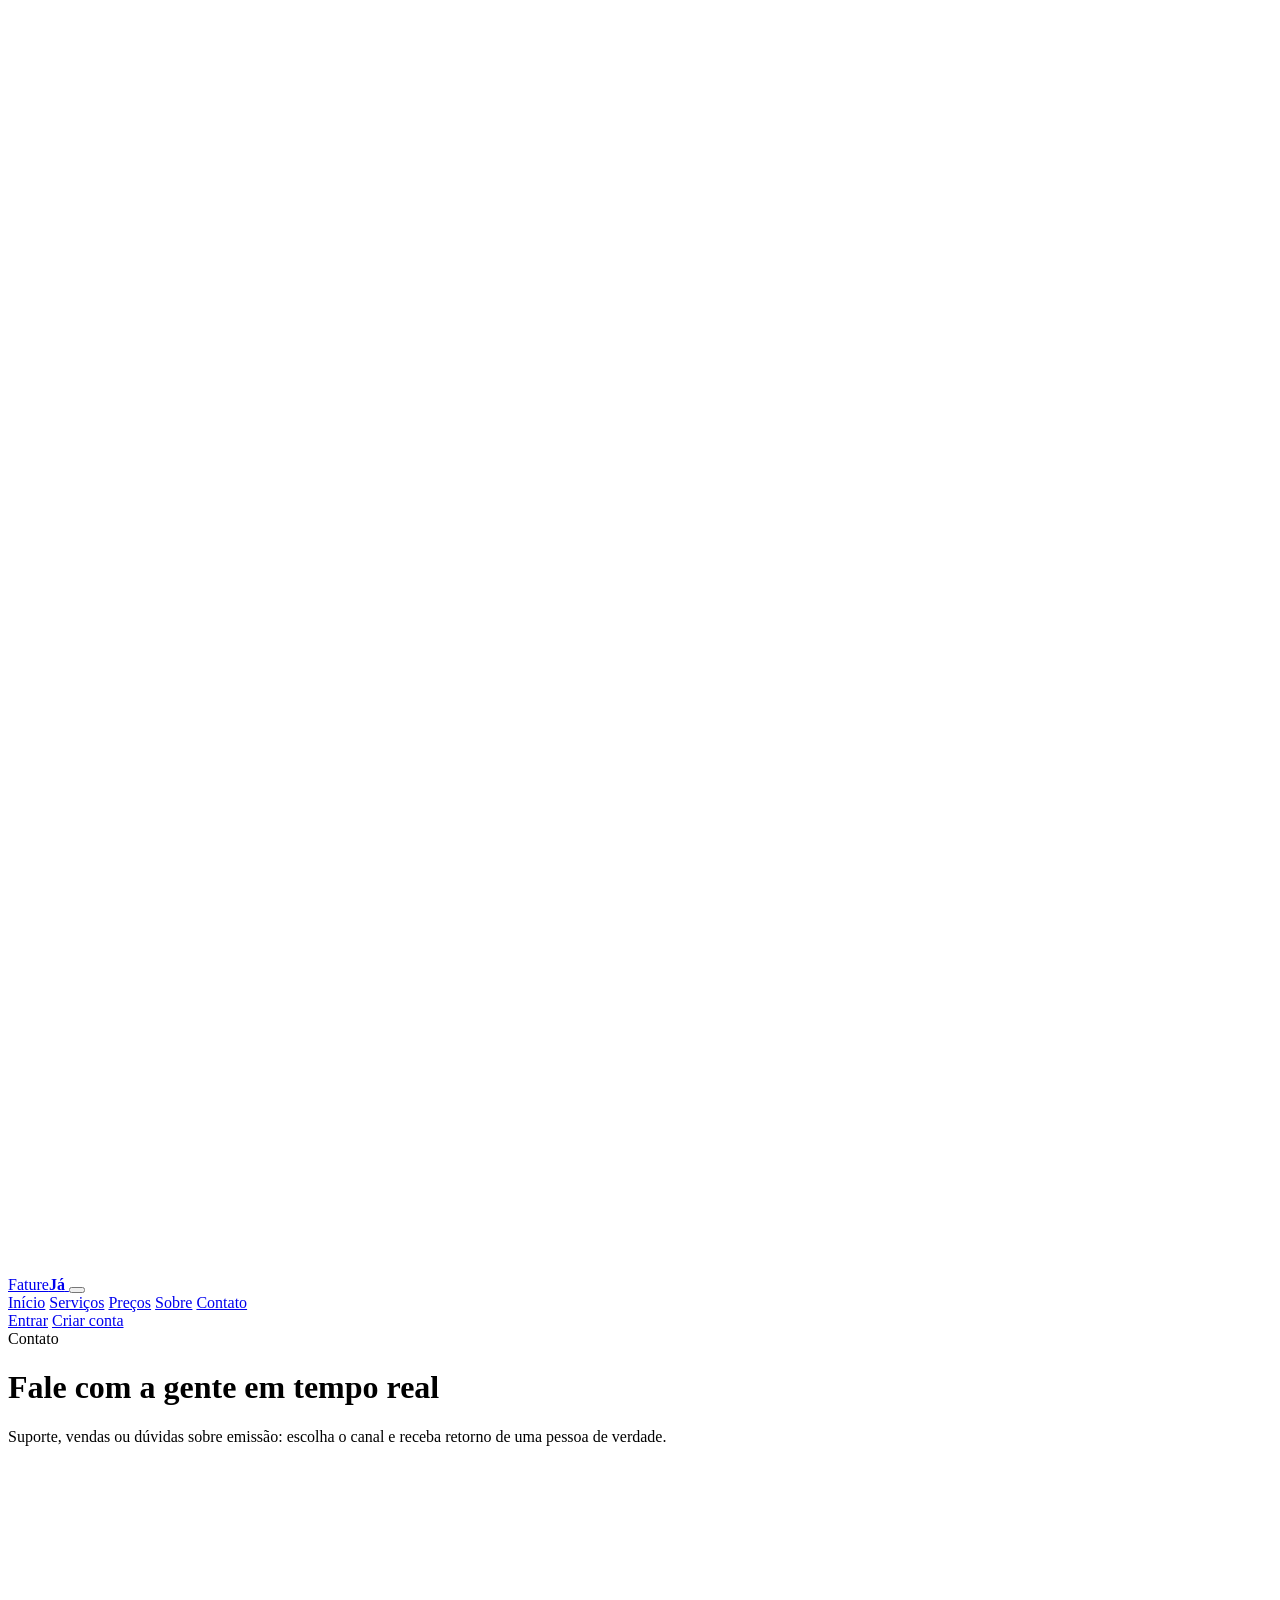
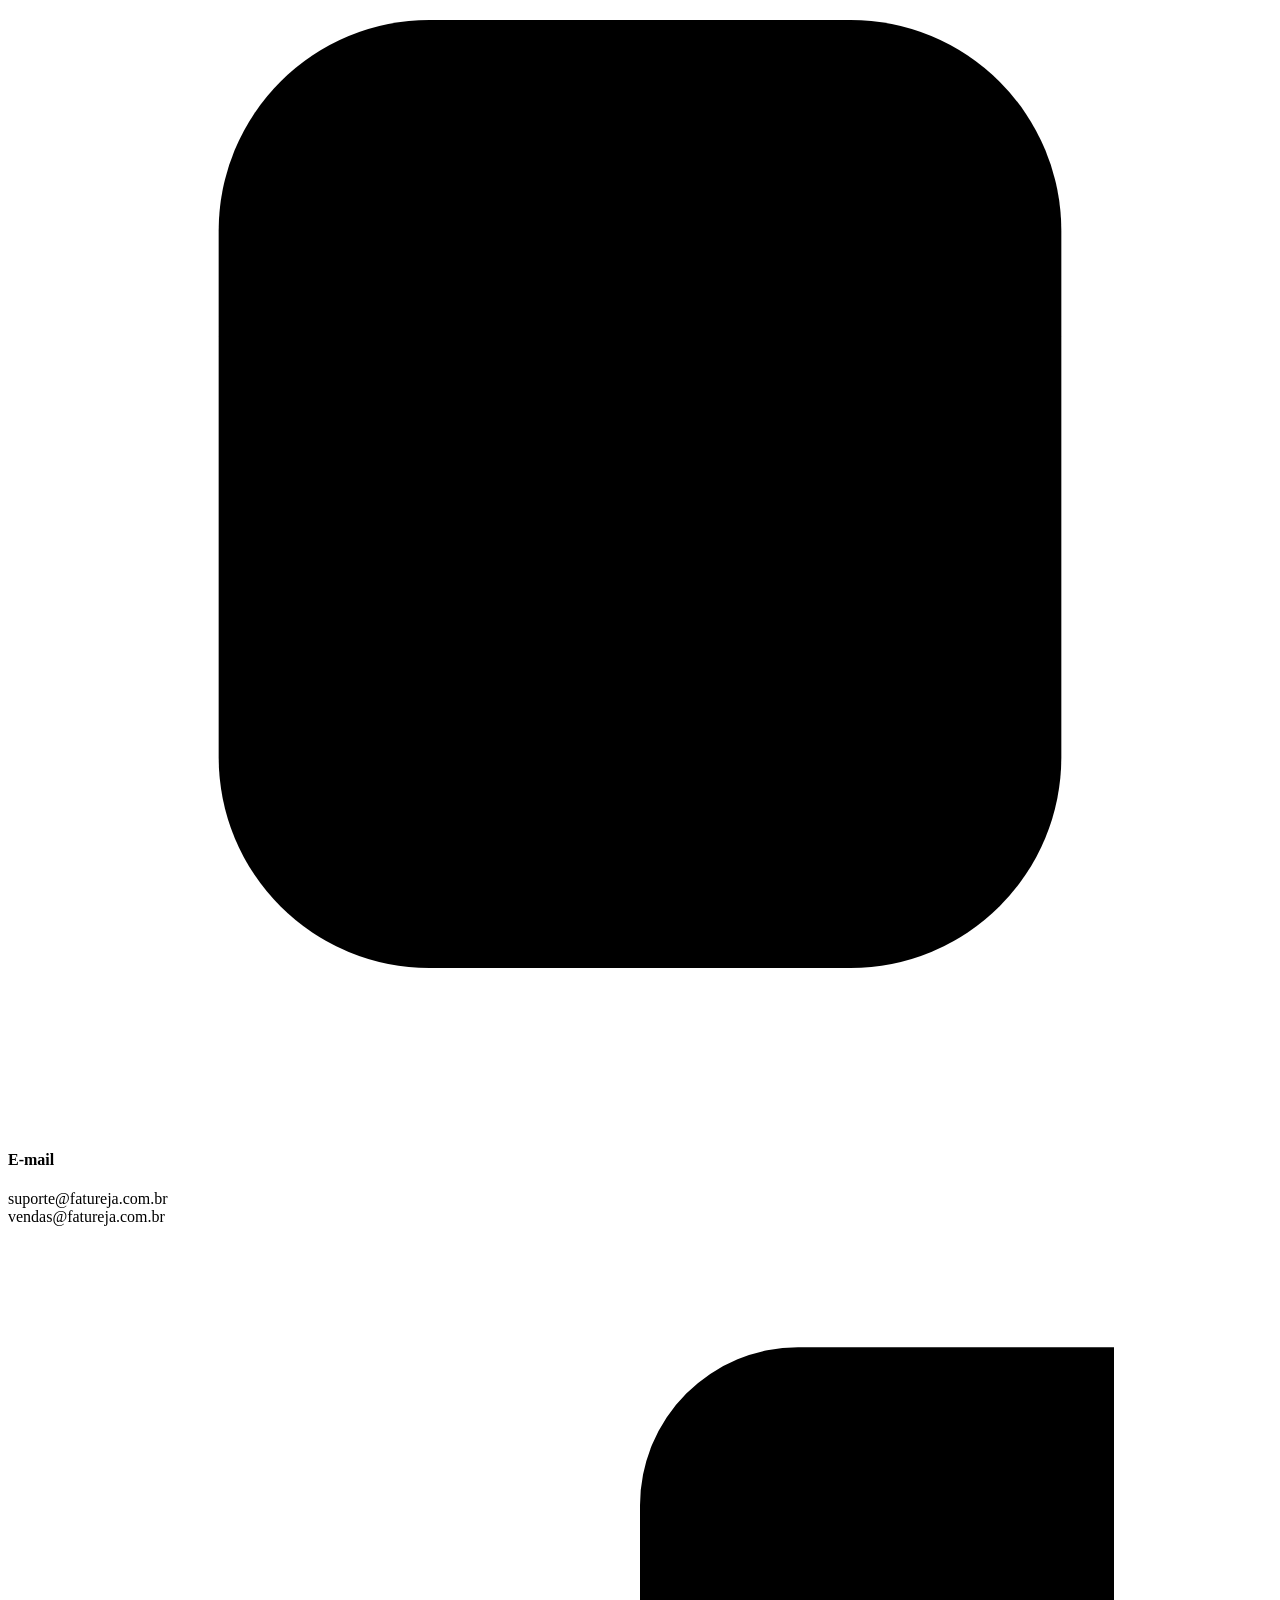
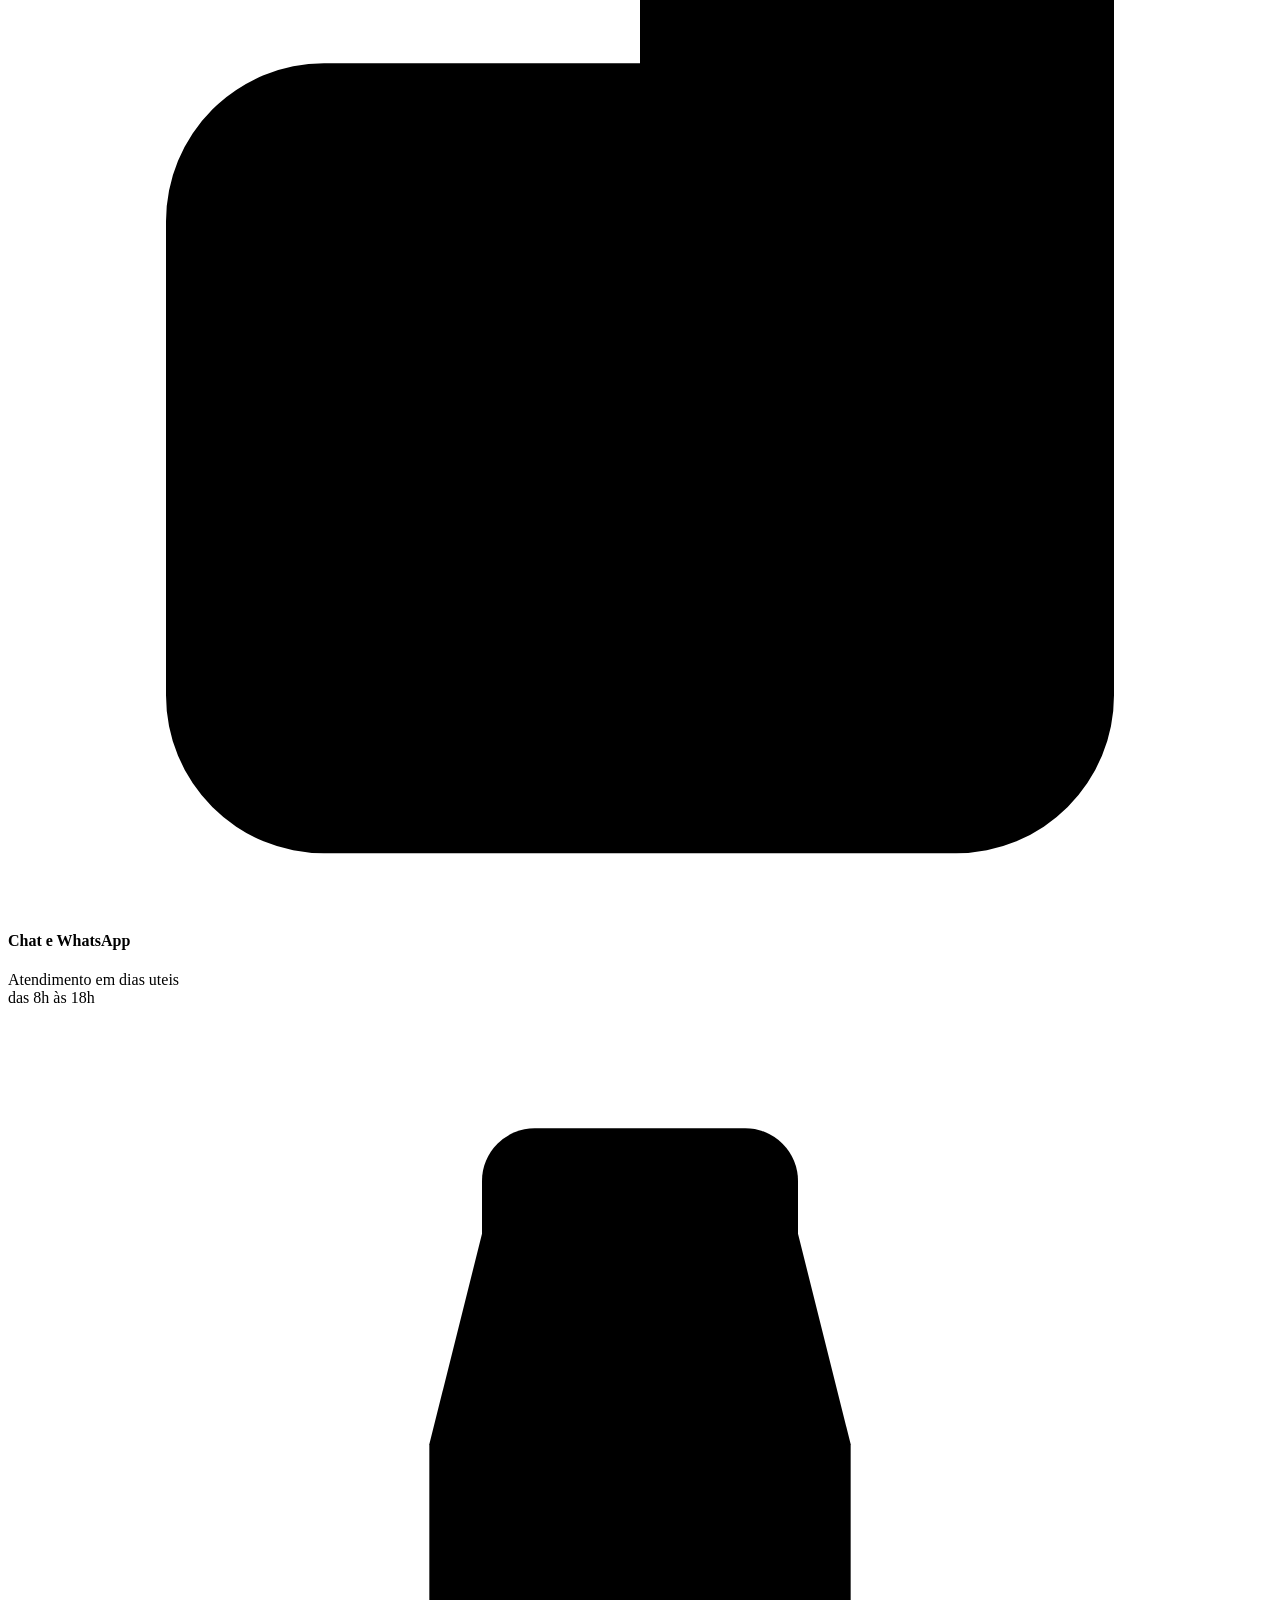
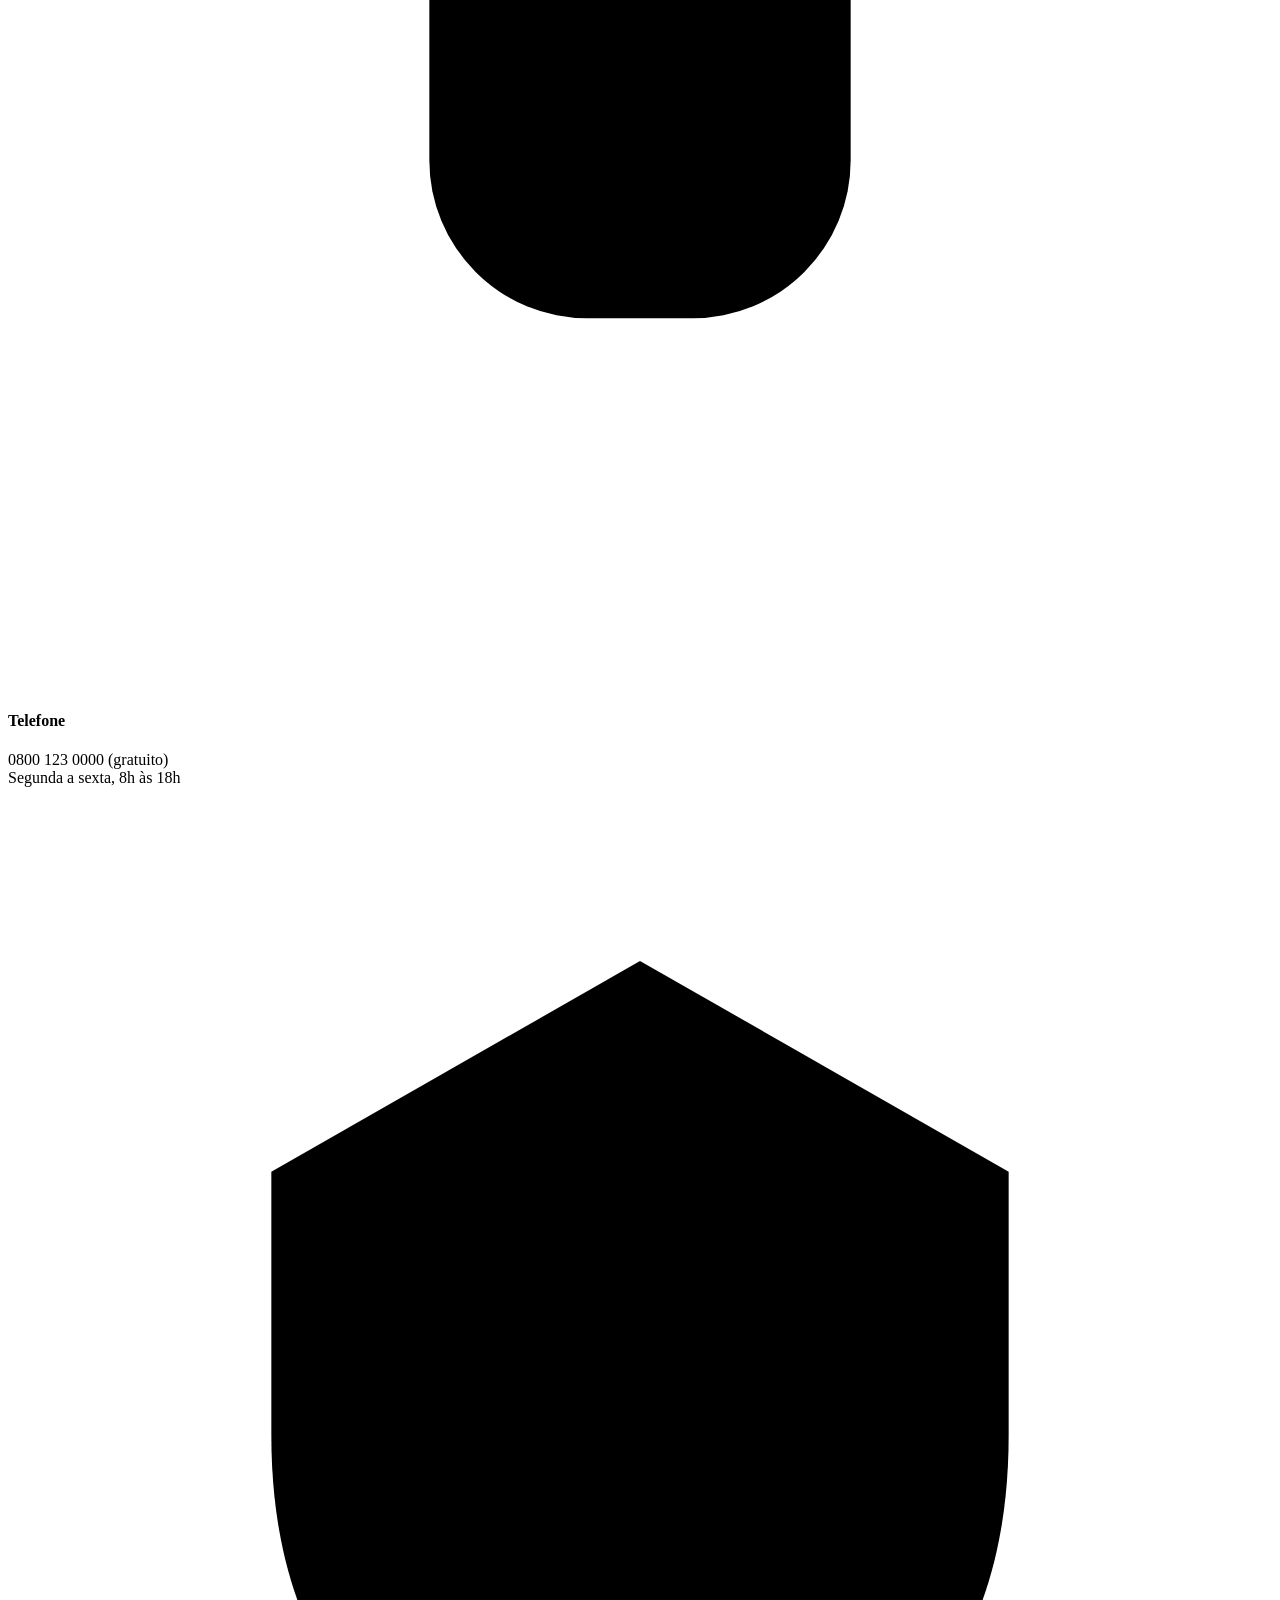
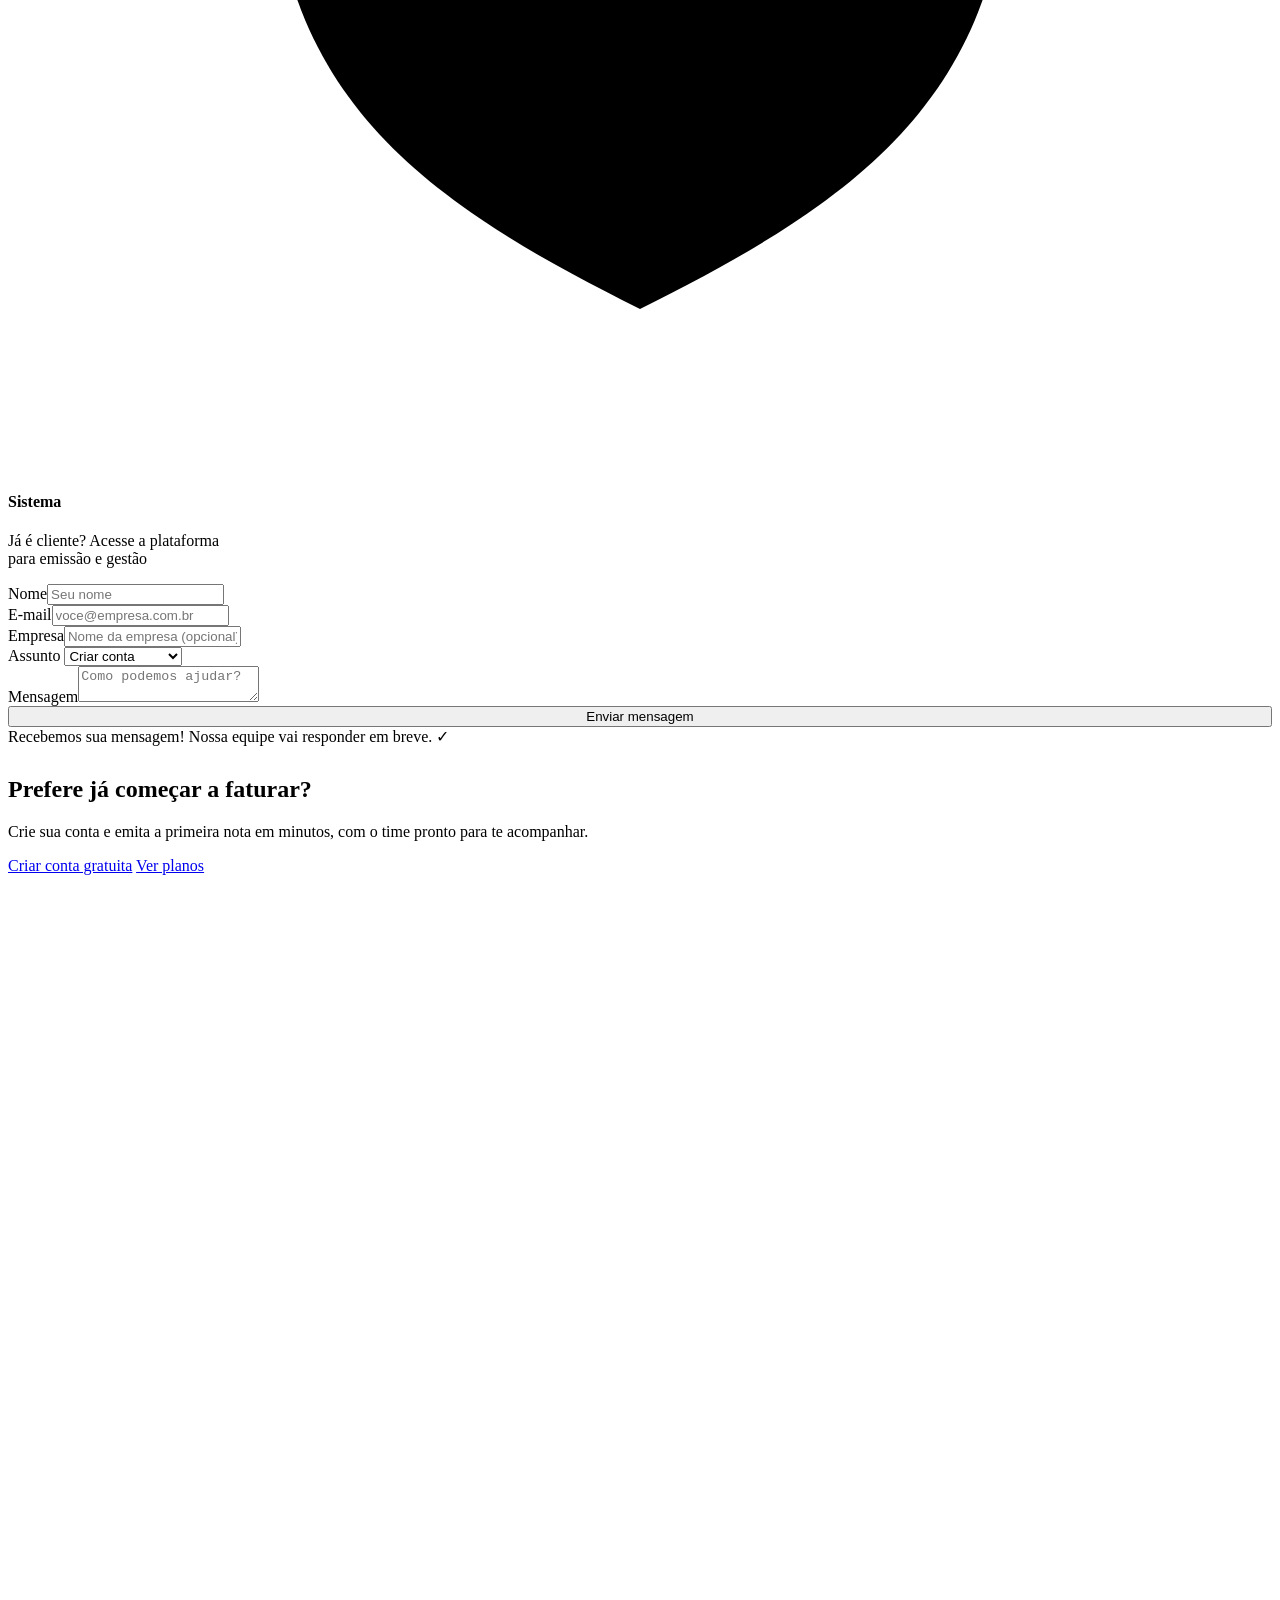
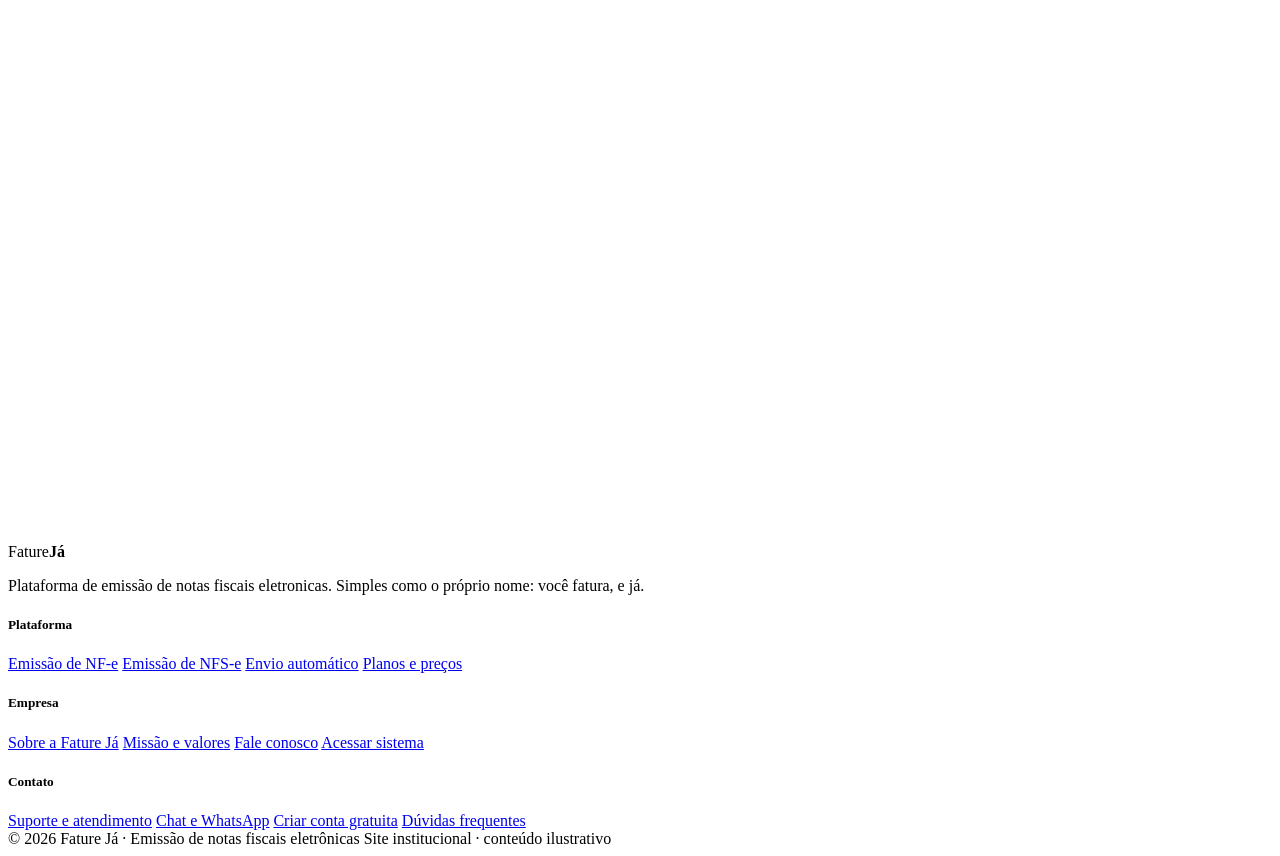
==== contato.html @ 09ddeb13 "add: contato.html" ====
<!DOCTYPE html>
<html lang="pt-BR">
<head>
<meta charset="UTF-8">
<meta name="viewport" content="width=device-width, initial-scale=1.0">
<meta name="description" content="Contato com a Fature Já — suporte, vendas, WhatsApp e criação de conta para emitir notas fiscais.">
<title>Contato — Fature Já</title>
<link rel="icon" href="data:image/svg+xml,%3Csvg xmlns='http://www.w3.org/2000/svg' viewBox='0 0 32 32'%3E%3Crect width='32' height='32' rx='8' fill='%23FF5C00'/%3E%3Cpath d='M9 11h14M9 16h10M9 21h14' stroke='white' stroke-width='2.6' stroke-linecap='round'/%3E%3C/svg%3E">
<link rel="stylesheet" href="css/style.css">
</head>
<body>

<header class="hdr">
  <div class="container">
    <a href="index.html" class="logo">
      <span class="mk"><svg viewBox="0 0 24 24" fill="none" stroke="#fff" stroke-width="2.4" stroke-linecap="round" stroke-linejoin="round"><path d="M9 5h10M9 10h10M9 15h6M5 5v4m0 0h3m-3 0H6M5 15h4M5 10v.01M5 15v4"/></svg></span>
      Fature<b>Já</b>
    </a>
    <button class="burger" aria-label="Menu" aria-expanded="false"><span></span><span></span><span></span></button>
    <nav class="nav">
      <a class="lk" href="index.html">Início</a>
      <a class="lk" href="servicos.html">Serviços</a>
      <a class="lk" href="precos.html">Preços</a>
      <a class="lk" href="sobre.html">Sobre</a>
      <a class="lk active" href="contato.html">Contato</a>
      <div class="acts">
        <a class="btn ghost sm" href="https://fatureja.enotafiscaleletronica.com.br/fatureja/login" target="_blank" rel="noopener">Entrar</a>
        <a class="btn primary sm" href="contato.html">Criar conta</a>
      </div>
    </nav>
  </div>
</header>

<div class="page-hero">
  <div class="container">
    <div class="lab">Contato</div>
    <h1>Fale com a gente <span style="color:var(--blue)">em tempo real</span></h1>
    <p>Suporte, vendas ou dúvidas sobre emissão: escolha o canal e receba retorno de uma pessoa de verdade.</p>
  </div>
</div>

<div class="sec">
  <div class="container">
    <div class="contact-grid">
      <div class="cinfo">
        <div class="ci rv">
          <div class="ic"><svg viewBox="0 0 24 24"><path d="M4 7a4 4 0 014-4h8a4 4 0 014 4v10a4 4 0 01-4 4H8a4 4 0 01-4-4z"/><path d="M4 9l8 5 8-5"/></svg></div>
          <div><h4>E-mail</h4><p>suporte@fatureja.com.br<br>vendas@fatureja.com.br</p></div>
        </div>
        <div class="ci rv">
          <div class="ic"><svg viewBox="0 0 24 24"><path d="M21 2h-6a3 3 0 00-3 3v3H6a3 3 0 00-3 3v9a3 3 0 003 3h12a3 3 0 003-3V2z"/><path d="M21 11h-9m5 7h4"/></svg></div>
          <h4>Chat e WhatsApp</h4><p>Atendimento em dias uteis<br>das 8h às 18h</p></div>
        <div class="ci rv">
          <div class="ic"><svg viewBox="0 0 24 24"><path d="M9 4h6l1 4v6a3 3 0 01-3 3h-2a3 3 0 01-3-3V8z"/><rect x="9" y="2" width="6" height="3" rx="1"/><path d="M4 16l3 3M20 16l-3 3"/></svg></div>
          <h4>Telefone</h4><p>0800 123 0000 (gratuito)<br>Segunda a sexta, 8h às 18h</p></div>
        <div class="ci rv">
          <div class="ic"><svg viewBox="0 0 24 24"><path d="M12 3l7 4v5c0 5-3 7-7 9-4-2-7-4-7-9V7z"/><path d="M9.5 12l2 2 3-3.5"/></svg></div>
          <h4>Sistema</h4><p>Já é cliente? Acesse a plataforma<br>para emissão e gestão</p></div>
      </div>

      <div class="form rv">
        <form id="fcontact" onsubmit="event.preventDefault();document.getElementById('fok').classList.add('show');this.reset();">
          <div class="row2">
            <div class="gr"><label for="nome">Nome</label><input id="nome" type="text" placeholder="Seu nome" required></div>
            <div class="gr"><label for="email">E-mail</label><input id="email" type="email" placeholder="voce@empresa.com.br" required></div>
          </div>
          <div class="row2">
            <div class="gr"><label for="empresa">Empresa</label><input id="empresa" type="text" placeholder="Nome da empresa (opcional)"></div>
            <div class="gr"><label for="assunto">Assunto</label>
              <select id="assunto">
                <option>Criar conta</option>
                <option>Suporte</option>
                <option>Planos e preços</option>
                <option>Outro</option>
              </select>
            </div>
          </div>
          <div class="gr"><label for="msg">Mensagem</label><textarea id="msg" placeholder="Como podemos ajudar?" required></textarea></div>
          <button class="btn primary" type="submit" style="width:100%;justify-content:center">Enviar mensagem</button>
          <div class="ok" id="fok">Recebemos sua mensagem! Nossa equipe vai responder em breve. ✓</div>
        </form>
      </div>
    </div>
  </div>
</div>

<div class="sec" style="padding-top:10px">
  <div class="container">
    <div class="ctab rv">
      <h2>Prefere já <span style="color:var(--orange)">começar a faturar</span>?</h2>
      <p>Crie sua conta e emita a primeira nota em minutos, com o time pronto para te acompanhar.</p>
      <div class="cta">
        <a class="btn primary" href="https://fatureja.enotafiscaleletronica.com.br/fatureja/login" target="_blank" rel="noopener">Criar conta gratuita</a>
        <a class="btn blue" href="precos.html">Ver planos</a>
      </div>
    </div>
  </div>
</div>

<footer class="ftr">
  <div class="container">
    <div class="top">
      <div class="brand">
        <div class="logo"><span class="mk"><svg viewBox="0 0 24 24" fill="none" stroke="#fff" stroke-width="2.4" stroke-linecap="round" stroke-linejoin="round"><path d="M9 5h10M9 10h10M9 15h6M5 5v4m0 0h3m-3 0H6M5 15h4M5 10v.01M5 15v4"/></svg></span>Fature<b>Já</b></div>
        <p>Plataforma de emissão de notas fiscais eletronicas. Simples como o próprio nome: você fatura, e já.</p>
      </div>
      <div class="col">
        <h5>Plataforma</h5>
        <a href="servicos.html">Emissão de NF-e</a>
        <a href="servicos.html">Emissão de NFS-e</a>
        <a href="servicos.html">Envio automático</a>
        <a href="precos.html">Planos e preços</a>
      </div>
      <div class="col">
        <h5>Empresa</h5>
        <a href="sobre.html">Sobre a Fature Já</a>
        <a href="sobre.html">Missão e valores</a>
        <a href="contato.html">Fale conosco</a>
        <a href="https://fatureja.enotafiscaleletronica.com.br/fatureja/login" target="_blank" rel="noopener">Acessar sistema</a>
      </div>
      <div class="col">
        <h5>Contato</h5>
        <a href="contato.html">Suporte e atendimento</a>
        <a href="contato.html">Chat e WhatsApp</a>
        <a href="contato.html">Criar conta gratuita</a>
        <a href="contato.html">Dúvidas frequentes</a>
      </div>
    </div>
    <div class="bar">
      <span>© 2026 Fature Já · Emissão de notas fiscais eletrônicas</span>
      <span>Site institucional · conteúdo ilustrativo</span>
    </div>
  </div>
</footer>

<script src="js/main.js"></script>
</body>
</html>
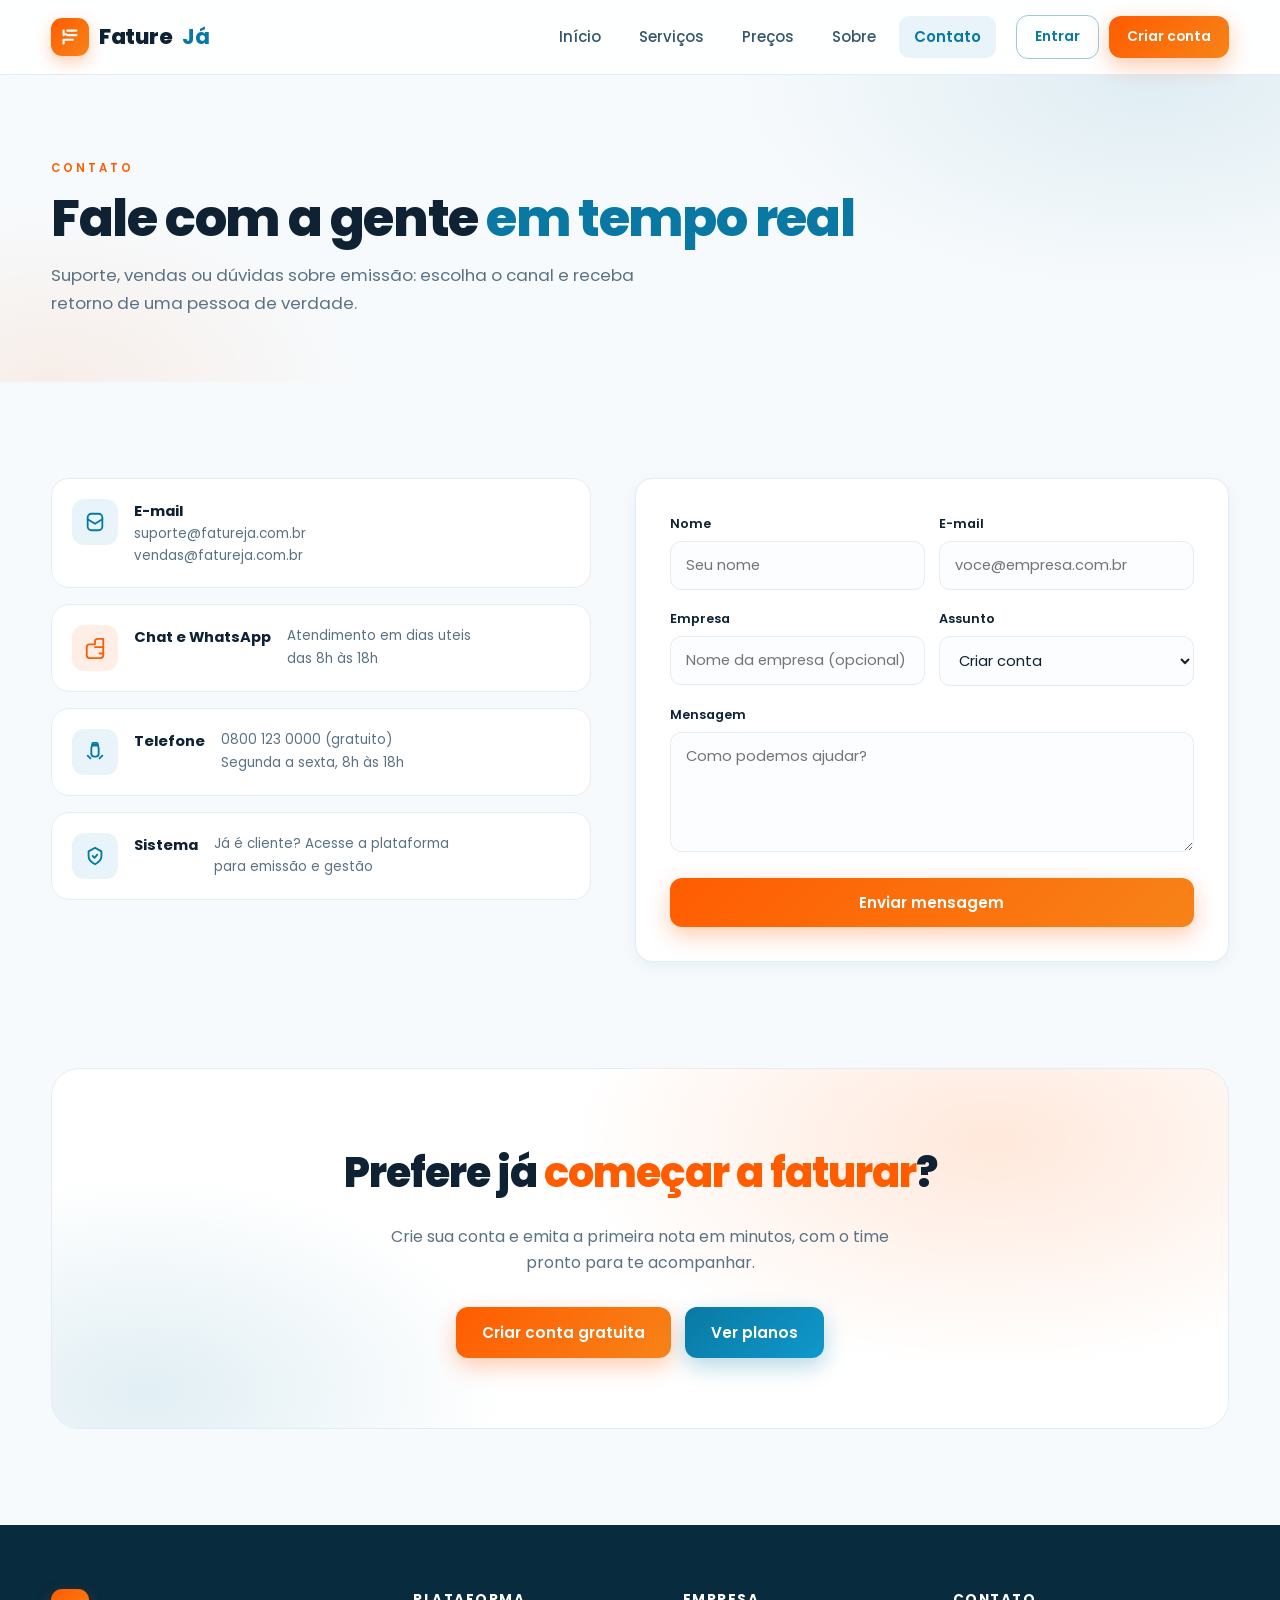
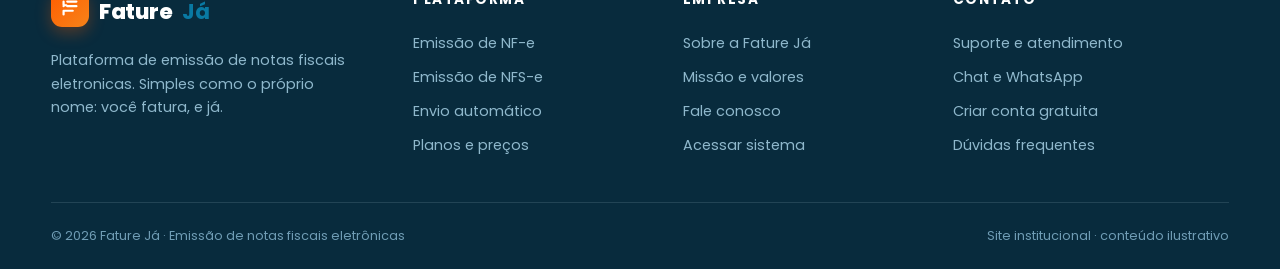
==== commit c7234b7f: "Update CTA links → contato.html" ====
--- a/contato.html
+++ b/contato.html
@@ -24,8 +24,8 @@
       <a class="lk" href="sobre.html">Sobre</a>
       <a class="lk active" href="contato.html">Contato</a>
       <div class="acts">
-        <a class="btn ghost sm" href="https://fatureja.enotafiscaleletronica.com.br/fatureja/login" target="_blank" rel="noopener">Entrar</a>
-        <a class="btn primary sm" href="contato.html">Criar conta</a>
+        <a class="btn ghost sm" href="https://fatureja.enotafiscaleletronica.com.br/fatureja" target="_blank" rel="noopener">Entrar</a>
+        <a class="btn primary sm" href="https://fatureja.enotafiscaleletronica.com.br/fatureja">Criar conta</a>
       </div>
     </nav>
   </div>
@@ -90,7 +90,7 @@
       <h2>Prefere já <span style="color:var(--orange)">começar a faturar</span>?</h2>
       <p>Crie sua conta e emita a primeira nota em minutos, com o time pronto para te acompanhar.</p>
       <div class="cta">
-        <a class="btn primary" href="https://fatureja.enotafiscaleletronica.com.br/fatureja/login" target="_blank" rel="noopener">Criar conta gratuita</a>
+        <a class="btn primary" href="https://fatureja.enotafiscaleletronica.com.br/fatureja" target="_blank" rel="noopener">Criar conta gratuita</a>
         <a class="btn blue" href="precos.html">Ver planos</a>
       </div>
     </div>
@@ -116,13 +116,13 @@
         <a href="sobre.html">Sobre a Fature Já</a>
         <a href="sobre.html">Missão e valores</a>
         <a href="contato.html">Fale conosco</a>
-        <a href="https://fatureja.enotafiscaleletronica.com.br/fatureja/login" target="_blank" rel="noopener">Acessar sistema</a>
+        <a href="https://fatureja.enotafiscaleletronica.com.br/fatureja" target="_blank" rel="noopener">Acessar sistema</a>
       </div>
       <div class="col">
         <h5>Contato</h5>
         <a href="contato.html">Suporte e atendimento</a>
         <a href="contato.html">Chat e WhatsApp</a>
-        <a href="contato.html">Criar conta gratuita</a>
+        <a href="https://fatureja.enotafiscaleletronica.com.br/fatureja">Criar conta gratuita</a>
         <a href="contato.html">Dúvidas frequentes</a>
       </div>
     </div>
--- a/css/style.css
+++ b/css/style.css
@@ -0,0 +1,265 @@
+/* ===== Fature Já — Design System ===== */
+@import url('https://fonts.googleapis.com/css2?family=Poppins:wght@300;400;500;600;700;800&display=swap');
+
+:root{
+  --blue:#0979A3;
+  --blue-deep:#06506F;
+  --blue-2:#1098CC;
+  --blue-tint:#E8F4FA;
+  --orange:#FF5C00;
+  --orange-2:#F78319;
+  --orange-grad:linear-gradient(135deg,#FF5C00 0%,#F78319 100%);
+  --ink:#0E2233;
+  --mut:#5A7284;
+  --bg:#F7FAFC;
+  --card:#FFFFFF;
+  --line:#E3EDF3;
+  --ok:#1FA45A;
+  --radius:18px;
+  --shadow:0 10px 34px rgba(9,121,163,.10);
+  --shadow-sm:0 4px 14px rgba(9,121,163,.08);
+}
+*{margin:0;padding:0;box-sizing:border-box}
+html{scroll-behavior:smooth}
+body{font-family:'Poppins',sans-serif;background:var(--bg);color:var(--ink);line-height:1.65;-webkit-font-smoothing:antialiased}
+img{max-width:100%;display:block}
+a{text-decoration:none;color:inherit}
+ul{list-style:none}
+.container{width:min(1180px,92%);margin:0 auto}
+
+/* ===== Reveal ===== */
+.rv{opacity:0;transform:translateY(22px);transition:opacity .8s ease,transform .8s cubic-bezier(.16,1,.3,1)}
+.rv.on{opacity:1;transform:none}
+
+/* ===== Buttons ===== */
+.btn{display:inline-flex;align-items:center;gap:9px;font-weight:600;font-size:.95rem;padding:13px 26px;border-radius:12px;border:0;cursor:pointer;transition:transform .2s ease,box-shadow .2s ease,background .2s ease;font-family:'Poppins',sans-serif}
+.btn:active{transform:scale(.98)}
+.btn.primary{background:var(--orange-grad);color:#fff;box-shadow:0 8px 22px rgba(255,92,0,.32)}
+.btn.primary:hover{transform:translateY(-2px);box-shadow:0 12px 28px rgba(255,92,0,.4)}
+.btn.blue{background:linear-gradient(135deg,var(--blue),var(--blue-2));color:#fff;box-shadow:0 8px 22px rgba(9,121,163,.3)}
+.btn.blue:hover{transform:translateY(-2px);box-shadow:0 12px 28px rgba(9,121,163,.38)}
+.btn.ghost{background:transparent;color:var(--blue);border:1.6px solid rgba(9,121,163,.4)}
+.btn.ghost:hover{background:var(--blue-tint)}
+.btn.light{background:#fff;color:var(--blue-deep);box-shadow:var(--shadow-sm)}
+.btn.light:hover{transform:translateY(-2px)}
+.btn.sm{padding:10px 18px;font-size:.86rem}
+
+/* ===== Header / Nav ===== */
+.hdr{position:sticky;top:0;z-index:60;background:rgba(255,255,255,.86);backdrop-filter:blur(12px);border-bottom:1px solid var(--line)}
+.hdr .container{display:flex;align-items:center;justify-content:space-between;height:74px}
+.logo{font-weight:800;font-size:1.35rem;letter-spacing:-.5px;color:var(--ink);display:flex;align-items:center;gap:10px}
+.logo .mk{width:38px;height:38px;border-radius:11px;background:var(--orange-grad);display:grid;place-items:center;box-shadow:0 6px 16px rgba(255,92,0,.3)}
+.logo .mk svg{width:22px;height:22px}
+.logo b{color:var(--blue)}
+.logo .j{color:var(--orange)}
+.nav{display:flex;align-items:center;gap:8px}
+.nav a.lk{padding:9px 15px;border-radius:10px;font-size:.94rem;font-weight:500;color:#35566B;transition:background .2s ease,color .2s ease}
+.nav a.lk:hover{background:var(--blue-tint);color:var(--blue)}
+.nav a.lk.active{color:var(--blue);background:var(--blue-tint);font-weight:600}
+.nav .acts{display:flex;align-items:center;gap:10px;margin-left:12px}
+.burger{display:none;background:none;border:0;width:42px;height:42px;border-radius:10px;cursor:pointer}
+.burger span{display:block;width:24px;height:2.4px;background:var(--ink);margin:5px auto;border-radius:3px;transition:.3s}
+body.nav-open .burger span:nth-child(1){transform:translateY(7.4px) rotate(45deg)}
+body.nav-open .burger span:nth-child(2){opacity:0}
+body.nav-open .burger span:nth-child(3){transform:translateY(-7.4px) rotate(-45deg)}
+
+/* ===== Footer ===== */
+.ftr{background:#082B3D;color:#BCD7E6}
+.ftr .top{display:grid;grid-template-columns:1.4fr 1fr 1fr 1.2fr;gap:40px;padding:64px 0 40px}
+.ftr .brand .logo{color:#fff}
+.ftr .brand .logo .mk{margin-bottom:8px}
+.ftr .brand p{font-size:.9rem;color:#8FB8CC;margin-top:14px;max-width:300px}
+.ftr h5{color:#fff;font-size:.85rem;letter-spacing:1.5px;text-transform:uppercase;margin-bottom:16px}
+.ftr .col a{display:block;color:#8FB8CC;font-size:.9rem;padding:5px 0;transition:color .2s}
+.ftr .col a:hover{color:#fff}
+.ftr .rs{display:flex;gap:10px;margin-top:14px}
+.ftr .rs a{width:38px;height:38px;border-radius:10px;background:rgba(255,255,255,.08);display:grid;place-items:center;transition:background .2s}
+.ftr .rs a:hover{background:var(--orange)}
+.ftr .rs svg{width:18px;height:18px;fill:#fff}
+.ftr .bar{border-top:1px solid rgba(188,215,230,.14);padding:22px 0;display:flex;justify-content:space-between;gap:14px;flex-wrap:wrap;font-size:.8rem;color:#6F9CB4}
+
+/* ===== Sections Home ===== */
+.hero{position:relative;overflow:hidden;padding:92px 0 120px}
+.hero .bg{position:absolute;inset:0;z-index:-1;background:radial-gradient(780px 480px at 8% 0%,rgba(9,121,163,.12),transparent 60%),radial-gradient(700px 460px at 96% 16%,rgba(255,92,0,.10),transparent 55%)}
+.hero .grid{display:grid;grid-template-columns:1.05fr .95fr;gap:56px;align-items:center}
+.hero .pil{display:inline-flex;align-items:center;gap:9px;background:#fff;border:1px solid var(--line);box-shadow:var(--shadow-sm);color:var(--blue);font-weight:600;font-size:.8rem;padding:8px 16px;border-radius:40px;margin-bottom:22px}
+.hero .pil i{width:8px;height:8px;border-radius:50%;background:var(--ok);box-shadow:0 0 0 4px rgba(31,164,90,.15)}
+.hero h1{font-size:clamp(2.2rem,4.6vw,3.6rem);font-weight:800;letter-spacing:-1.5px;line-height:1.12}
+.hero h1 span{color:var(--blue)}
+.hero h1 .or{color:var(--orange)}
+.hero .sub{font-size:1.06rem;color:var(--mut);margin-top:20px;max-width:560px}
+.hero .cta{display:flex;gap:14px;margin-top:32px;flex-wrap:wrap}
+.hero .mini{display:flex;gap:26px;margin-top:40px;flex-wrap:wrap}
+.hero .mini .m{display:flex;align-items:center;gap:10px;font-size:.85rem;color:var(--mut);font-weight:500}
+.hero .mini .m b{color:var(--blue-deep);font-size:1.05rem}
+.hero .mini .m svg{width:20px;height:20px;stroke:var(--orange);fill:none;stroke-width:2;stroke-linecap:round;stroke-linejoin:round}
+
+/* mock de nota */
+.mock{position:relative;display:flex;justify-content:center}
+.mock .card{width:360px;background:#fff;border:1px solid var(--line);border-radius:20px;box-shadow:var(--shadow);padding:24px;transition:transform .3s ease;animation:float 6s ease-in-out infinite}
+@keyframes float{0%,100%{transform:translateY(0) rotate(-1deg)}50%{transform:translateY(-12px) rotate(1deg)}}
+.mock .card .chead{display:flex;justify-content:space-between;align-items:center;padding-bottom:16px;border-bottom:2px dashed var(--line)}
+.mock .card .chead .tl{font-weight:700;font-size:.95rem}
+.mock .card .chead .st{font-size:.66rem;font-weight:600;color:var(--ok);background:rgba(31,164,90,.12);padding:4px 10px;border-radius:30px}
+.mock .card .row{display:flex;justify-content:space-between;font-size:.8rem;color:var(--mut);padding:11px 0;border-bottom:1px solid #EFF4F8}
+.mock .card .row b{color:var(--ink)}
+.mock .card .price{padding:18px 0 4px;text-align:right}
+.mock .card .price .lb{font-size:.7rem;color:var(--mut);letter-spacing:1px;text-transform:uppercase}
+.mock .card .price .vl{font-size:1.7rem;font-weight:800;color:var(--blue)}
+.mock .card .qr{width:70px;height:70px;border:1.5px solid var(--line);border-radius:8px;padding:4px;margin-top:14px}
+.mock .card .qr .g1{width:100%;height:100%;background:repeating-conic-gradient(#0E2233 0% 25%,transparent 0% 50%);background-size:12px 12px;border-radius:4px}
+.mock .badge{position:absolute;top:-18px;right:-8px;background:var(--orange-grad);color:#fff;font-size:.72rem;font-weight:700;padding:9px 16px;border-radius:10px;box-shadow:0 8px 18px rgba(255,92,0,.35);transform:rotate(4deg)}
+
+/* marquee */
+.mq{background:#0E2233;overflow:hidden;white-space:nowrap;padding:16px 0;color:#9EC6DB;font-family:'Poppins',sans-serif}
+.mq .in{display:inline-block;animation:marq 26s linear infinite;font-size:.92rem;font-weight:500;letter-spacing:2px;text-transform:uppercase}
+.mq .in span{margin:0 1.6em}
+.mq .in span em{font-style:normal;color:var(--orange)}
+@keyframes marq{0%{transform:translateX(0)}100%{transform:translateX(-50%)}}
+
+/* section generic */
+.sec{padding:96px 0}
+.sec .head{text-align:center;max-width:680px;margin:0 auto 56px}
+.sec .head .lab{display:inline-flex;align-items:center;gap:8px;font-size:.72rem;font-weight:600;letter-spacing:2.5px;text-transform:uppercase;color:var(--orange);margin-bottom:14px}
+.sec .head .lab::before,.sec .head .lab::after{content:'';width:26px;height:1.6px;background:var(--orange-grad)}
+.sec .head h2{font-size:clamp(1.8rem,3.6vw,2.7rem);font-weight:800;letter-spacing:-1px;line-height:1.15}
+.sec .head p{color:var(--mut);margin-top:14px}
+
+/* features */
+.feat{display:grid;grid-template-columns:repeat(3,1fr);gap:20px}
+@media(max-width:900px){.feat{grid-template-columns:repeat(2,1fr)}}
+@media(max-width:600px){.feat{grid-template-columns:1fr}}
+.feat .f{background:var(--card);border:1px solid var(--line);border-radius:var(--radius);padding:30px 26px;transition:transform .25s ease,box-shadow .25s ease}
+.feat .f:hover{transform:translateY(-6px);box-shadow:var(--shadow)}
+.feat .f .ic{width:54px;height:54px;border-radius:14px;background:var(--blue-tint);color:var(--blue);display:grid;place-items:center;margin-bottom:18px}
+.feat .f:nth-child(3n+2) .ic{background:rgba(255,92,0,.10);color:var(--orange)}
+.feat .f .ic svg{width:26px;height:26px;fill:none;stroke:currentColor;stroke-width:2;stroke-linecap:round;stroke-linejoin:round}
+.feat .f h3{font-size:1.1rem;font-weight:700;margin-bottom:8px}
+.feat .f p{font-size:.88rem;color:var(--mut)}
+
+/* steps */
+.steps{display:grid;grid-template-columns:repeat(3,1fr);gap:20px;counter-reset:st}
+@media(max-width:760px){.steps{grid-template-columns:1fr}}
+.step{position:relative;background:var(--card);border:1px solid var(--line);border-radius:var(--radius);padding:32px 26px}
+.step .num{font-size:.8rem;font-weight:700;color:var(--orange);letter-spacing:2px;margin-bottom:12px;display:flex;align-items:center;gap:10px}
+.step .num::before{counter-increment:st;content:'0' counter(st);font-family:'Poppins',sans-serif}
+.step .num b{flex:1;height:1px;background:var(--line)}
+.step h3{font-size:1.08rem;font-weight:700;margin-bottom:8px}
+.step p{font-size:.88rem;color:var(--mut)}
+
+/* stats */
+.stats{background:linear-gradient(135deg,var(--blue-deep) 0%,var(--blue) 100%);border-radius:24px;padding:56px 44px;display:grid;grid-template-columns:repeat(4,1fr);gap:24px;text-align:center;color:#fff;position:relative;overflow:hidden}
+.stats::after{content:'';position:absolute;right:-90px;top:-90px;width:260px;height:260px;border-radius:50%;background:rgba(255,255,255,.07)}
+.stats .v{font-size:clamp(1.9rem,3.4vw,2.8rem);font-weight:800;letter-spacing:-1px}
+.stats .k{font-size:.8rem;color:#C9E3EF;font-weight:500}
+@media(max-width:760px){.stats{grid-template-columns:repeat(2,1fr);padding:40px 24px}}
+
+/* cta band */
+.ctab{background:radial-gradient(700px 380px at 80% 20%,rgba(255,92,0,.14),transparent 60%),radial-gradient(600px 360px at 8% 90%,rgba(9,121,163,.12),transparent 60%),#fff;border:1px solid var(--line);border-radius:28px;padding:70px 56px;text-align:center;position:relative;overflow:hidden}
+.ctab h2{font-size:clamp(1.7rem,3.4vw,2.6rem);font-weight:800;letter-spacing:-1px}
+.ctab p{color:var(--mut);max-width:520px;margin:16px auto 30px}
+.ctab .cta{display:flex;gap:14px;justify-content:center;flex-wrap:wrap}
+
+/* ===== Pages internas ===== */
+.page-hero{padding:84px 0 64px;position:relative;background:radial-gradient(700px 360px at 90% 0%,rgba(9,121,163,.10),transparent 60%),radial-gradient(560px 320px at 4% 100%,rgba(255,92,0,.08),transparent 55%)}
+.page-hero .lab{font-size:.72rem;font-weight:600;letter-spacing:3px;text-transform:uppercase;color:var(--orange);margin-bottom:12px}
+.page-hero h1{font-size:clamp(2rem,4.4vw,3.2rem);font-weight:800;letter-spacing:-1.4px;line-height:1.1}
+.page-hero p{color:var(--mut);max-width:640px;margin-top:16px;font-size:1.05rem}
+
+/* serviços full */
+.svc{display:grid;grid-template-columns:repeat(2,1fr);gap:22px}
+@media(max-width:800px){.svc{grid-template-columns:1fr}}
+.svc .s{background:var(--card);border:1px solid var(--line);border-radius:var(--radius);padding:34px 30px;display:flex;gap:20px;transition:transform .25s,box-shadow .25s}
+.svc .s:hover{transform:translateY(-5px);box-shadow:var(--shadow)}
+.svc .s .ic{flex:0 0 58px;width:58px;height:58px;border-radius:15px;background:var(--orange-grad);color:#fff;display:grid;place-items:center;box-shadow:0 8px 18px rgba(255,92,0,.28)}
+.svc .s .ic.blue{background:linear-gradient(135deg,var(--blue),var(--blue-2));box-shadow:0 8px 18px rgba(9,121,163,.28)}
+.svc .s .ic svg{width:27px;height:27px;fill:none;stroke:#fff;stroke-width:2;stroke-linecap:round;stroke-linejoin:round}
+.svc .s h3{font-size:1.12rem;font-weight:700;margin-bottom:8px}
+.svc .s p{font-size:.88rem;color:var(--mut)}
+.svc .s ul{margin-top:12px}
+.svc .s li{font-size:.84rem;color:#35566B;padding:3px 0;padding-left:20px;position:relative}
+.svc .s li::before{content:'';position:absolute;left:0;top:11px;width:8px;height:8px;border-radius:50%;background:var(--orange)}
+.svc .s.blue li::before{background:var(--blue)}
+
+/* sobre */
+.about-grid{display:grid;grid-template-columns:1fr 1fr;gap:56px;align-items:center}
+@media(max-width:820px){.about-grid{grid-template-columns:1fr}}
+.about-grid .tx h2{font-size:clamp(1.7rem,3.2vw,2.4rem);font-weight:800;letter-spacing:-1px;margin-bottom:16px}
+.about-grid .tx p{color:var(--mut);margin-bottom:14px}
+.about-grid .tx .lab{font-size:.72rem;font-weight:600;letter-spacing:3px;text-transform:uppercase;color:var(--orange);margin-bottom:10px}
+.cards3{display:grid;grid-template-columns:repeat(3,1fr);gap:20px;margin-top:70px}
+@media(max-width:820px){.cards3{grid-template-columns:1fr}}
+.cards3 .c{background:var(--card);border:1px solid var(--line);border-radius:var(--radius);padding:30px 26px}
+.cards3 .c .ic{width:52px;height:52px;border-radius:14px;background:var(--blue-tint);color:var(--blue);display:grid;place-items:center;margin-bottom:16px}
+.cards3 .c:nth-child(3n+2) .ic{background:rgba(255,92,0,.1);color:var(--orange)}
+.cards3 .c .ic svg{width:25px;height:25px;fill:none;stroke:currentColor;stroke-width:2;stroke-linecap:round;stroke-linejoin:round}
+.cards3 .c h3{font-size:1.05rem;font-weight:700;margin-bottom:8px}
+.cards3 .c p{font-size:.86rem;color:var(--mut)}
+.cards3 .c li{font-size:.86rem;color:#35566B;padding:3px 0;padding-left:20px;position:relative}
+.cards3 .c li::before{content:'';position:absolute;left:0;top:12px;width:8px;height:8px;border-radius:50%;background:var(--orange)}
+
+/* preços */
+.price-grid{display:grid;grid-template-columns:repeat(3,1fr);gap:22px;align-items:stretch}
+@media(max-width:900px){.price-grid{grid-template-columns:1fr}}
+.plan{background:var(--card);border:1px solid var(--line);border-radius:22px;padding:36px 30px;display:flex;flex-direction:column;position:relative}
+.plan.pop{border:2px solid var(--blue);box-shadow:var(--shadow)}
+.plan .flag{position:absolute;top:-14px;left:50%;transform:translateX(-50%);background:var(--blue);color:#fff;font-size:.66rem;font-weight:600;letter-spacing:1.5px;text-transform:uppercase;padding:6px 16px;border-radius:30px;white-space:nowrap}
+.plan .name{font-weight:700;font-size:.95rem;letter-spacing:1px;text-transform:uppercase;color:var(--blue);display:flex;align-items:center;gap:10px}
+.plan .name i{width:10px;height:10px;border-radius:50%;background:var(--orange)}
+.plan .price{display:flex;align-items:baseline;gap:6px;margin:18px 0 6px}
+.plan .price .cur{font-size:1rem;color:var(--mut)}
+.plan .price .val{font-size:2.6rem;font-weight:800;letter-spacing:-1.5px}
+.plan .price .per{font-size:.78rem;color:var(--mut)}
+.plan .desc{font-size:.86rem;color:var(--mut);min-height:44px}
+.plan ul{margin:22px 0 28px;flex:1}
+.plan li{font-size:.87rem;color:#35566B;padding:7px 0;padding-left:28px;position:relative}
+.plan li::before{content:'✓';position:absolute;left:0;top:6px;width:18px;height:18px;border-radius:50%;background:rgba(31,164,90,.14);color:var(--ok);font-size:.72rem;display:grid;place-items:center;font-weight:700}
+.plan .btn{justify-content:center}
+.note{text-align:center;font-size:.8rem;color:var(--mut);margin-top:26px}
+
+/* contato */
+.contact-grid{display:grid;grid-template-columns:1fr 1.1fr;gap:44px;align-items:start}
+@media(max-width:860px){.contact-grid{grid-template-columns:1fr}}
+.cinfo{display:flex;flex-direction:column;gap:16px}
+.cinfo .ci{display:flex;gap:16px;background:var(--card);border:1px solid var(--line);border-radius:var(--radius);padding:20px}
+.cinfo .ci .ic{flex:0 0 46px;width:46px;height:46px;border-radius:12px;background:var(--blue-tint);color:var(--blue);display:grid;place-items:center}
+.cinfo .ci:nth-child(3n+2) .ic{background:rgba(255,92,0,.1);color:var(--orange)}
+.cinfo .ci .ic svg{width:22px;height:22px;fill:none;stroke:currentColor;stroke-width:2;stroke-linecap:round;stroke-linejoin:round}
+.cinfo .ci h4{font-size:.92rem;font-weight:700}
+.cinfo .ci p{font-size:.84rem;color:var(--mut)}
+.form{background:var(--card);border:1px solid var(--line);border-radius:var(--radius);padding:34px;box-shadow:var(--shadow-sm)}
+.form .gr{margin-bottom:18px}
+.form label{display:block;font-size:.8rem;font-weight:600;margin-bottom:7px}
+.form input,.form select,.form textarea{width:100%;font-family:'Poppins',sans-serif;font-size:.92rem;padding:13px 15px;border:1.5px solid var(--line);border-radius:11px;background:#FBFDFE;color:var(--ink);transition:border .2s,box-shadow .2s;outline:none}
+.form input:focus,.form select:focus,.form textarea:focus{border-color:var(--blue);box-shadow:0 0 0 4px rgba(9,121,163,.12)}
+.form textarea{min-height:120px;resize:vertical}
+.form .row2{display:grid;grid-template-columns:1fr 1fr;gap:14px}
+.form .ok{padding:12px;border-radius:11px;background:rgba(31,164,90,.1);color:var(--ok);font-size:.86rem;font-weight:500;text-align:center;display:none}
+.form .ok.show{display:block}
+
+/* faq */
+.faq{max-width:820px;margin:0 auto}
+.faq details{background:var(--card);border:1px solid var(--line);border-radius:14px;padding:0;margin-bottom:12px;overflow:hidden}
+.faq summary{cursor:pointer;padding:20px 24px;font-weight:600;font-size:.98rem;display:flex;justify-content:space-between;align-items:center;gap:14px;position:relative}
+.faq summary::after{content:'+';font-size:1.3rem;color:var(--orange);font-weight:700;transition:transform .25s}
+.faq details[open] summary::after{transform:rotate(45deg)}
+.faq .a{padding:0 24px 20px;color:var(--mut);font-size:.9rem}
+
+/* responsivo */
+@media(max-width:920px){
+  .nav{position:fixed;top:74px;right:0;left:0;background:#fff;border-bottom:1px solid var(--line);flex-direction:column;align-items:stretch;padding:16px 6%;gap:4px;display:none;box-shadow:var(--shadow-sm)}
+  body.nav-open .nav{display:flex}
+  .nav .acts{margin:10px 0 0;flex-direction:column;align-items:stretch}
+  .nav .acts .btn{justify-content:center}
+  .burger{display:block}
+  .hero .grid{grid-template-columns:1fr}
+  .mock{order:-1;margin-bottom:22px}
+  .ftr .top{grid-template-columns:1fr 1fr}
+}
+@media(max-width:560px){
+  .ftr .top{grid-template-columns:1fr;gap:28px;padding:46px 0 30px}
+  .ftr .bar{justify-content:center;text-align:center}
+  .ctab{padding:48px 26px}
+  .form{padding:24px 18px}
+  .form .row2{grid-template-columns:1fr}
+}
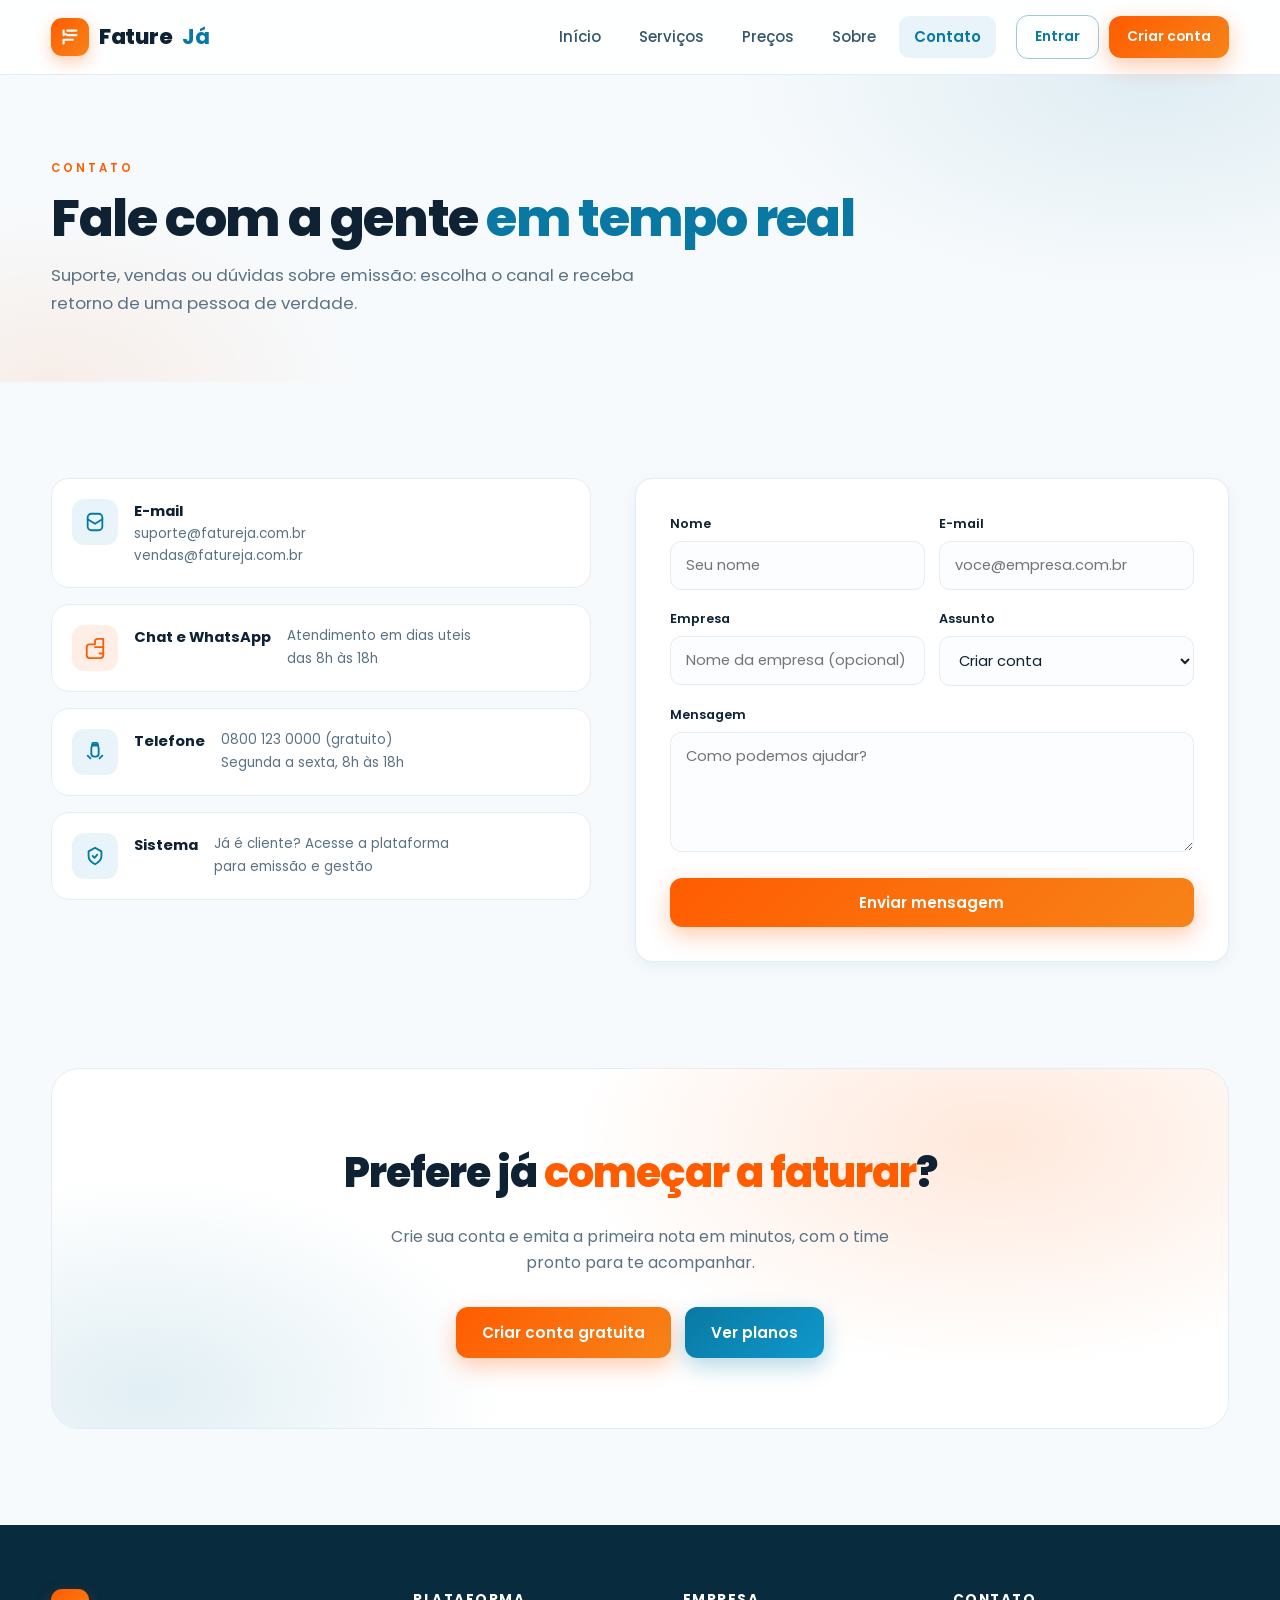
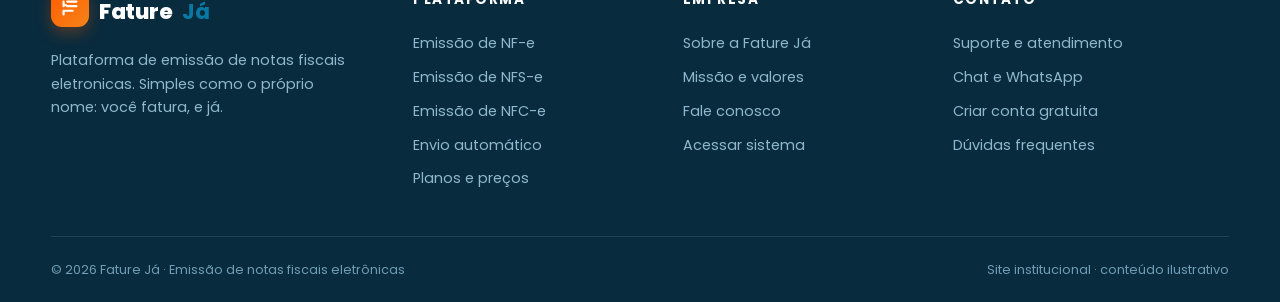
==== commit 0e4e2cec: "Adiciona NFC-e → contato.html" ====
--- a/contato.html
+++ b/contato.html
@@ -108,6 +108,7 @@
         <h5>Plataforma</h5>
         <a href="servicos.html">Emissão de NF-e</a>
         <a href="servicos.html">Emissão de NFS-e</a>
+        <a href="servicos.html">Emissão de NFC-e</a>
         <a href="servicos.html">Envio automático</a>
         <a href="precos.html">Planos e preços</a>
       </div>
